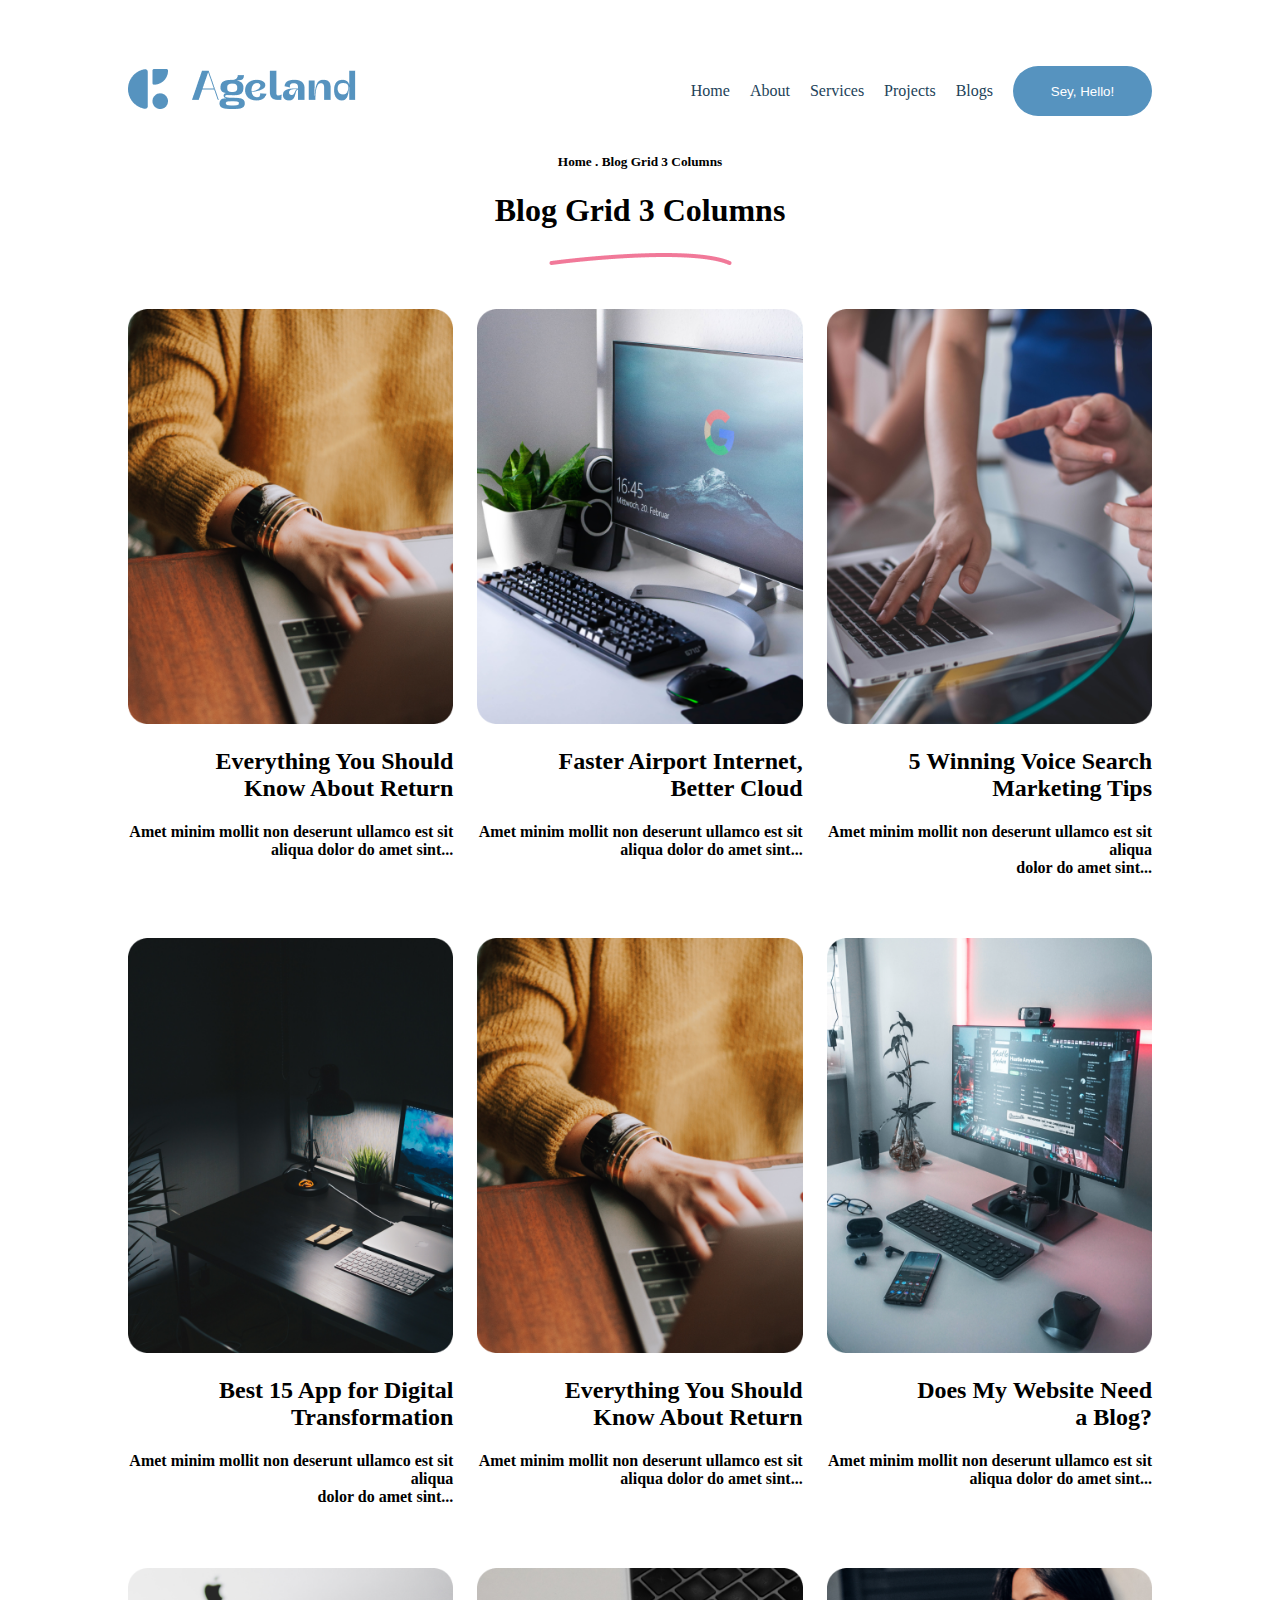
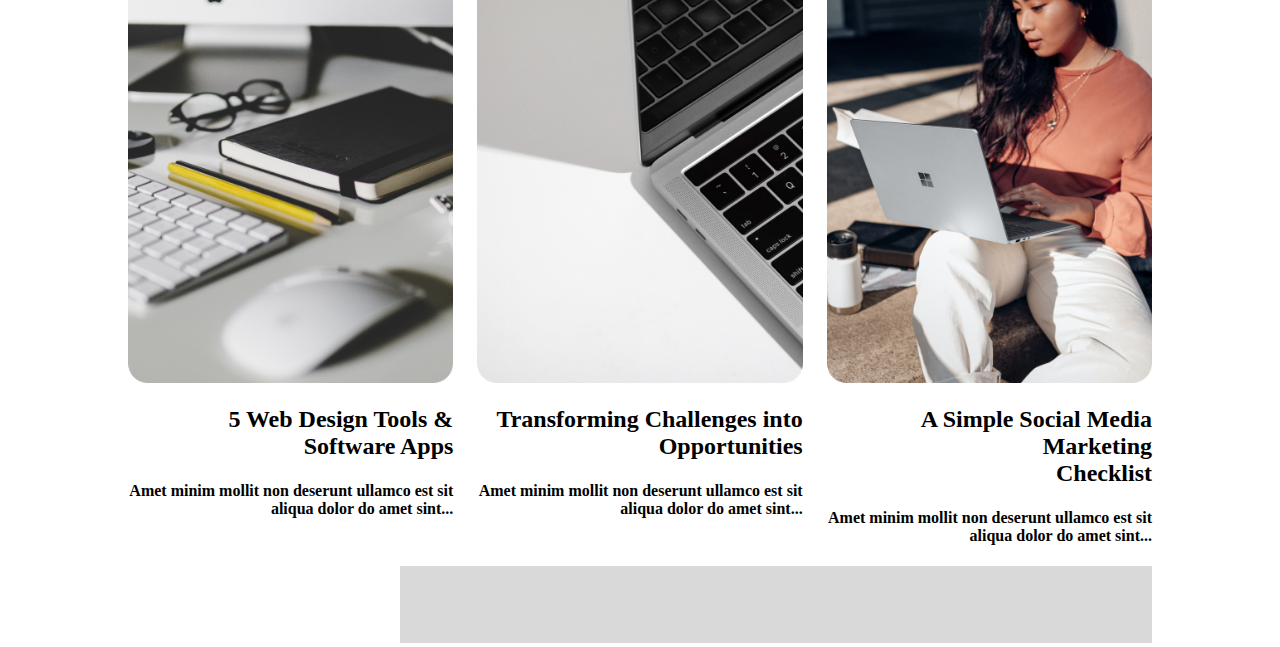
==== index.html @ fb4edab9 "first commit" ====
<!DOCTYPE html>
<html lang="en">
<head>
    <meta charset="UTF-8">
    <meta http-equiv="X-UA-Compatible" content="IE=edge">
    <meta name="viewport" content="width=device-width, initial-scale=1.0">
    <title>Document</title>
    <link rel="stylesheet" href="style.css">
</head>
<body>
 <section>
    <div class="container">
        <div class="nav">
            <a href="#"><img src="img/logo.png" alt=""></a>
        <div class="manu">
                   <ul>
               <li><a href="#">Home</a></li>
                <li><a href="#">About</a></li>
                <li><a href="#">Services</a></li>
                <li><a href="#">Projects</a></li>
                <li><a href="#">Blogs</a></li>
                <button>Sey, Hello!</button>            
            </ul>
        </div>
        </div>
        <div class="text">
            <h5>Home . Blog Grid 3 Columns</h5>
            <h1>Blog Grid 3 Columns</h1>
            <a href="#"> <img src="img/line.png" alt=""></a>
        </div>      
 </section >
 <section>
    <div class="container">
        <div class="img-wrap">
            <div class="img">
                <a href="#"><img src="img/1st img.png" alt=""></a>
                <h2>Everything You Should<br> Know About Return</h2>
                <h4>Amet minim mollit non deserunt ullamco est sit<br> aliqua dolor do amet sint...</h4>
               </div>
               <div class="img">
                <a href="#"><img src="img/2nd img.png" alt=""></a>
                <h2>Faster Airport Internet,<br> Better Cloud</h2>
                <h4>Amet minim mollit non deserunt ullamco est sit<br> aliqua dolor do amet sint...</h4>
               </div>
               <div class="img">
                <a href="#"><img src="img/3rd img.png" alt=""></a>
                <h2>5 Winning Voice Search<br> Marketing Tips</h2>
                <h4>Amet minim mollit non deserunt ullamco est sit aliqua<br> dolor do amet sint...</h4>
               </div>
            </div>
    </div>
 </section>
 <section>
    <div class="container">
        <div class="img-wrap">
            <div class="img">
                <a href="#"><img src="img/4.png" alt=""></a>
                <h2>Best 15 App for Digital<br> Transformation</h2>
                <h4>Amet minim mollit non deserunt ullamco est sit aliqua<br> dolor do amet sint...</h4>
               </div>
               <div class="img">
                <a href="#"><img src="img/1st img.png" alt=""></a>
                <h2>Everything You Should<br> Know About Return</h2>
                <h4>Amet minim mollit non deserunt ullamco est sit<br> aliqua dolor do amet sint...</h4>
               </div>
               <div class="img">
                <a href="#"><img src="img/5 img.png" alt=""></a>
                <h2>Does My Website Need<br> a Blog?</h2>
                <h4>Amet minim mollit non deserunt ullamco est sit<br> aliqua dolor do amet sint...</h4>
               </div>
            </div>
    </div>
 </section>
 <section>
    <div class="container">
        <div class="img-wrap">
            <div class="img">
                <a href="#"><img src="img/6 img.png" alt=""></a>
                <h2>5 Web Design Tools &<br> Software Apps</h2>
                <h4>Amet minim mollit non deserunt ullamco est sit<br> aliqua dolor do amet sint...</h4>
               </div>
               <div class="img">
                <a href="#"><img src="img/7 img.png" alt=""></a>
                <h2>Transforming Challenges into<br> Opportunities</h2>
                <h4>Amet minim mollit non deserunt ullamco est sit<br> aliqua dolor do amet sint...</h4>
               </div>
               <div class="img">
                <a href="#"><img src="img/8 img.png" alt=""></a>
                <h2>A Simple Social Media Marketing<br> Checklist</h2>
                <h4>Amet minim mollit non deserunt ullamco est sit<br> aliqua dolor do amet sint...</h4>
               </div>
            </div>
    </div>
 </section>
     <section>
        <div class="container">
        <a href=""><img src="img/Rectangle 3197.png" alt=""></a>
        </div>
     </section>
</body>
</html>
---- style.css ----
body{
    padding: 0;
    margin: 0;
}
img{
    max-width: 100%;
   
}
.container{
    max-width: 1024px;
    margin: 0 auto;
}
.nav{
    margin-top: 50px;
    display: flex;
    justify-content: space-between;
    align-items: center;
}
.manu ul{
    display: flex;
  column-gap: 20px;
   align-items: center;
}
.manu ul li{
    list-style: none;
}
.manu ul li a{
    text-decoration: none;
    line-height: 160%;
    color: #224259;
}
.manu ul button {
    width: 139px;
    height: 50px;
    background: #5693BF;
    border-radius: 77px;
    border: none;
    color: #fff;
}
.text{

    text-align: center;
    
}
.img{
margin-top: 40px;

}
.img-wrap{
    display: flex;
    column-gap: 24px;
}
.container{
text-align: right;
 
}
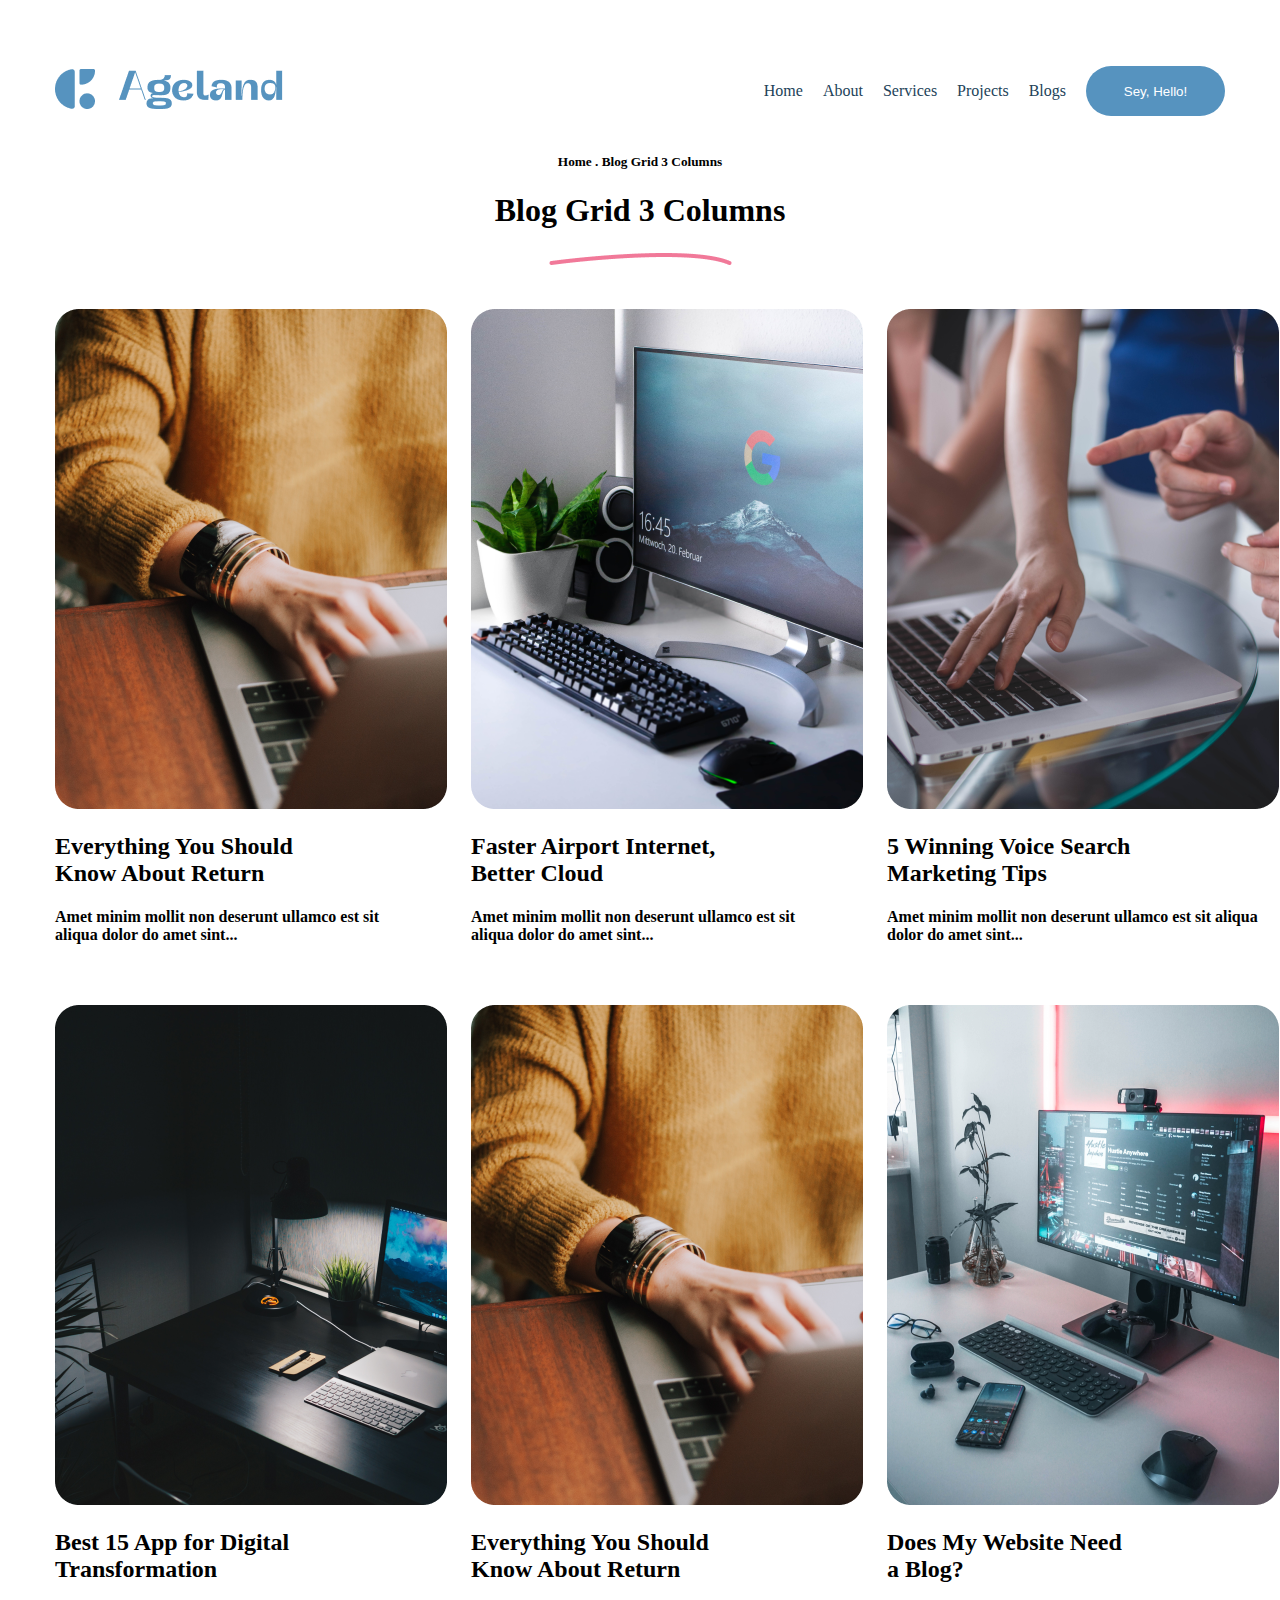
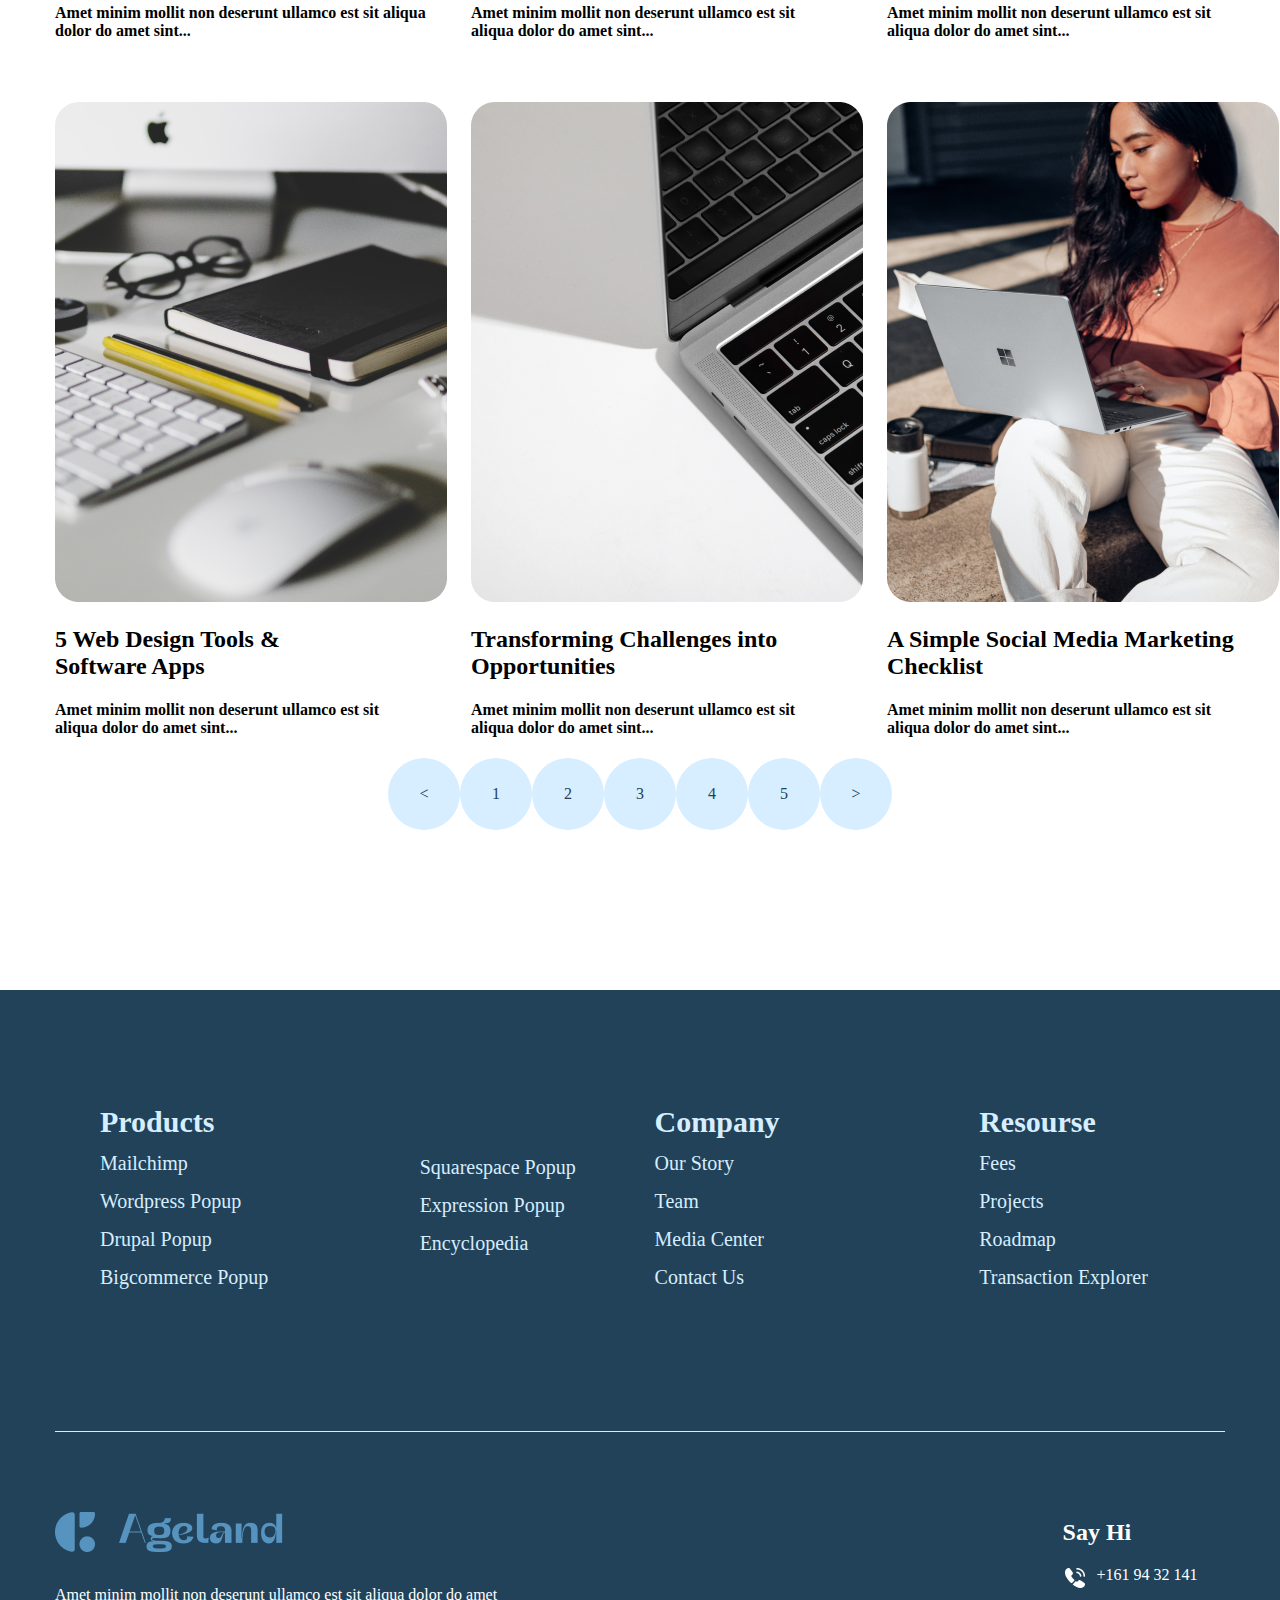
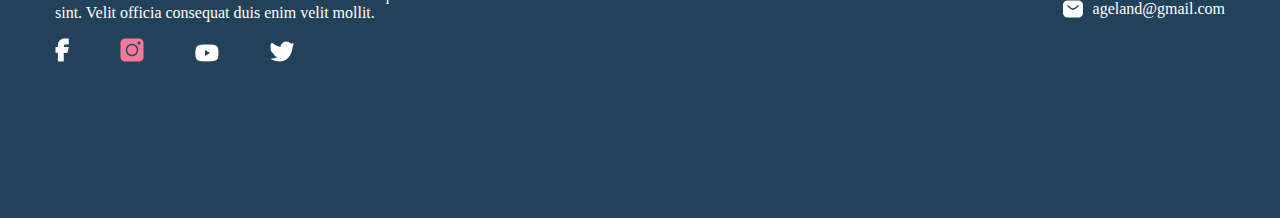
==== commit 04e8d8e5: "update" ====
--- a/index.html
+++ b/index.html
@@ -6,6 +6,8 @@
     <meta name="viewport" content="width=device-width, initial-scale=1.0">
     <title>Document</title>
     <link rel="stylesheet" href="style.css">
+    <link rel="stylesheet" href="https://cdnjs.cloudflare.com/ajax/libs/font-awesome/4.7.0/css/font-awesome.min.css">
+    
 </head>
 <body>
  <section>
@@ -38,12 +40,12 @@
                 <h4>Amet minim mollit non deserunt ullamco est sit<br> aliqua dolor do amet sint...</h4>
                </div>
                <div class="img">
-                <a href="#"><img src="img/2nd img.png" alt=""></a>
+                <a href="#"><img src="img/Rectangle 3185 (5).png" alt=""></a>
                 <h2>Faster Airport Internet,<br> Better Cloud</h2>
                 <h4>Amet minim mollit non deserunt ullamco est sit<br> aliqua dolor do amet sint...</h4>
                </div>
                <div class="img">
-                <a href="#"><img src="img/3rd img.png" alt=""></a>
+                <a href="#"><img src="img/Rectangle 3185 (1).png" alt=""></a>
                 <h2>5 Winning Voice Search<br> Marketing Tips</h2>
                 <h4>Amet minim mollit non deserunt ullamco est sit aliqua<br> dolor do amet sint...</h4>
                </div>
@@ -54,7 +56,7 @@
     <div class="container">
         <div class="img-wrap">
             <div class="img">
-                <a href="#"><img src="img/4.png" alt=""></a>
+                <a href="#"><img src="img/Rectangle 3185 (2).png" alt=""></a>
                 <h2>Best 15 App for Digital<br> Transformation</h2>
                 <h4>Amet minim mollit non deserunt ullamco est sit aliqua<br> dolor do amet sint...</h4>
                </div>
@@ -64,7 +66,7 @@
                 <h4>Amet minim mollit non deserunt ullamco est sit<br> aliqua dolor do amet sint...</h4>
                </div>
                <div class="img">
-                <a href="#"><img src="img/5 img.png" alt=""></a>
+                <a href="#"><img src="img/Rectangle 3185 (3).png" alt=""></a>
                 <h2>Does My Website Need<br> a Blog?</h2>
                 <h4>Amet minim mollit non deserunt ullamco est sit<br> aliqua dolor do amet sint...</h4>
                </div>
@@ -92,10 +94,117 @@
             </div>
     </div>
  </section>
-     <section>
-        <div class="container">
-        <a href=""><img src="img/Rectangle 3197.png" alt=""></a>
-        </div>
-     </section>
+
+        <section>
+            <div class="radio">
+                <a href=""><</a>
+                <a href="">1</a>
+                <a href="">2</a>
+                <a href="">3</a>
+                <a href="">4</a>
+                <a href="">5</a>
+                <a href="">></a>
+            </div>
+        </section>
+         <footer class="footer">
+            <div class="container">
+             <div class="flex">
+
+            <div class="footer-col">
+              
+                <ul>
+                    <h4>Products</h4>
+                 <li>
+                    <a href="">Mailchimp</a>
+                </li>
+
+                 <li>
+                    <a href="">Wordpress Popup</a>
+                </li>
+
+                 <li>
+                    <a href="">Drupal Popup</a>
+                </li>
+                 <li>
+                    <a href="">Bigcommerce Popup</a>
+                </li>
+                </ul>
+            </div>
+            <div class="footer-wrapper">
+               <ul>
+                <li>
+                    <a href="">Squarespace Popup</a>
+                </li>
+
+                <li>
+                    <a href="">Expression Popup</a>
+                </li>
+
+                <li>
+                    <a href="">Encyclopedia</a>
+                </li>
+                </ul>
+            </div>
+            <div class="footer-col">
+                
+                <ul>
+                    <h4>Company</h4>
+                 <li>
+                    <a href="">Our story</a>
+                </li>
+
+                 <li>
+                    <a href="">Team</a>
+                </li>
+
+                 <li>
+                    <a href="">Media Center</a>
+                </li>
+
+                 <li>
+                    <a href="">Contact us</a>
+                </li>
+                </ul>
+            </div>
+
+            <div class="footer-col">
+               
+                <ul>
+                    <h4>Resourse</h4>
+                 <li>
+                    <a href="">Fees</a>
+                </li>
+
+                 <li>
+                    <a href="">Projects</a>
+                </li>
+
+                 <li>
+                    <a href="">Roadmap</a>
+                </li>
+
+                 <li>
+                    <a href="">Transaction Explorer</a>
+                </li>
+            </ul>
+
+             </div>
+            </div>
+            <div class="footer-bottom">
+                <div class="footer-left">
+                    <a href="#"><img src="img/logo.png" alt=""></a>
+                    <p>Amet minim mollit non deserunt ullamco est sit aliqua dolor do amet<br> sint. Velit officia consequat duis enim velit mollit.</p>
+                    <a href="#"><img src="img/facebook-2 (1).png" alt=""></a>
+                    <a href="#"><img src="img/insta.png" alt=""></a>
+                    <a href="#"><img src="img/you.png" alt=""></a>
+                    <a href="#"><img src="img/tw.png" alt=""></a>
+                </div>
+                <div class="footer-right">
+                 <h2>Say Hi</h2>
+                 <a href="#"><img src="img/call-calling.png" alt=""> +161  94 32 141</a>
+                 <a href="#"><img src="img/gmail.svg" alt="">ageland@gmail.com</a>
+            </div>
+            
+        </footer>
 </body>
 </html>--- a/style.css
+++ b/style.css
@@ -2,7 +2,7 @@
     padding: 0;
     margin: 0;
 }
-img{
+.img{
     max-width: 100%;
    
 }
@@ -50,7 +50,159 @@
     display: flex;
     column-gap: 24px;
 }
+.radio a{
+    display: flex;
+    justify-content: center;
+   column-gap: 50px;
+   align-items: center;
+    width: 72px;
+   height: 72px;
+   border-radius: 50%;
+   background: #D6EEFF;
+   color: #224259;
+   text-decoration: none;
+}
+.radio a:hover{
+    background-color: #2377c1;
+    color: #fff;
+}
+.radio{
+    display: flex;
+    justify-content: center;
+    align-items: center;
+}
+.body{
+line-height: 1.5;
+font-family: roboto;
+margin: 0px;
+padding: 0px;
+box-sizing: border-box;
+text-transform: uppercase;
+
+}
+
+.footer{
+    background: #224259;
+    padding: 70px 0;
+    margin-top: 160px;
+        
+    
+}
+
 .container{
-text-align: right;
- 
-}+max-width: 1170px;
+margin: auto;
+}
+
+.flex{
+    display: flex;
+    flex-wrap: wrap;
+    justify-content: space-between;
+}
+
+.footer-col{
+    max-width: 24%;
+    flex-basis: 24%;
+    padding: 5px;
+}
+
+.footer-col h4{ 
+    color: #D6EEFF;
+    font-size: 30px;
+    margin-bottom: 13px;
+    font-weight: bold;
+}
+
+.footer-col ul li:not(:last-child){
+    list-style: none;
+}
+
+.footer-col ul li a{ 
+    color: #D6EEFF;
+    text-decoration: none;
+    font-size: 20px;
+    font-weight: 300;
+    display: block;
+    text-transform: capitalize;
+    transition: all 0.8s ease;
+    position: relative;
+    column-gap: 20px;
+    list-style: none;
+    
+}
+.footer-col ul li {
+    list-style: none;
+    margin-bottom: 15px;
+}
+
+.footer-col ul li a:hover{
+column-gap: 50px;
+    padding-left: 10px;
+    list-style: none;
+}
+
+.ul{
+    list-style: none;
+
+}
+.footer-wrapper ul li a{
+    color: #D6EEFF;
+    text-decoration: none;
+    font-size: 20px;
+    font-weight: 300;
+    text-transform: capitalize;
+    transition: all 0.8s ease;
+    position: relative;
+    column-gap: 20px;
+    text-decoration: none;
+    display: block;
+}
+.footer-wrapper ul li a:hover{
+    padding-left: 10px;
+}
+.footer-wrapper ul li{
+    list-style: none;
+    margin-bottom: 15px;
+}
+
+.footer-wrapper{
+    margin-top: 80px;
+    margin-bottom: 80px;
+    
+}
+.footer-bottom{
+    display: flex;
+    justify-content: space-between;
+    border-top: 1px solid #D6EEFF;
+    margin-top: 80px;
+    margin-bottom: 82px;
+}
+.footer-left{
+  margin-top: 80px;
+}
+.footer-left p {
+    margin-top: 30px;
+    color: #fff;
+}
+.footer-left a {
+    margin-top: 22px;
+   margin-right: 47px;
+   color: #fff;
+}
+.footer-right{
+    margin-top: 80px;
+}
+.footer-right h2{
+    margin-top: 7px;
+    color: #fff;
+}
+.footer-right a{
+    color: #fff;
+   display: flex;
+   text-decoration: none;
+   margin-bottom: 10px;
+   column-gap: 10px;
+}
+
+
+
